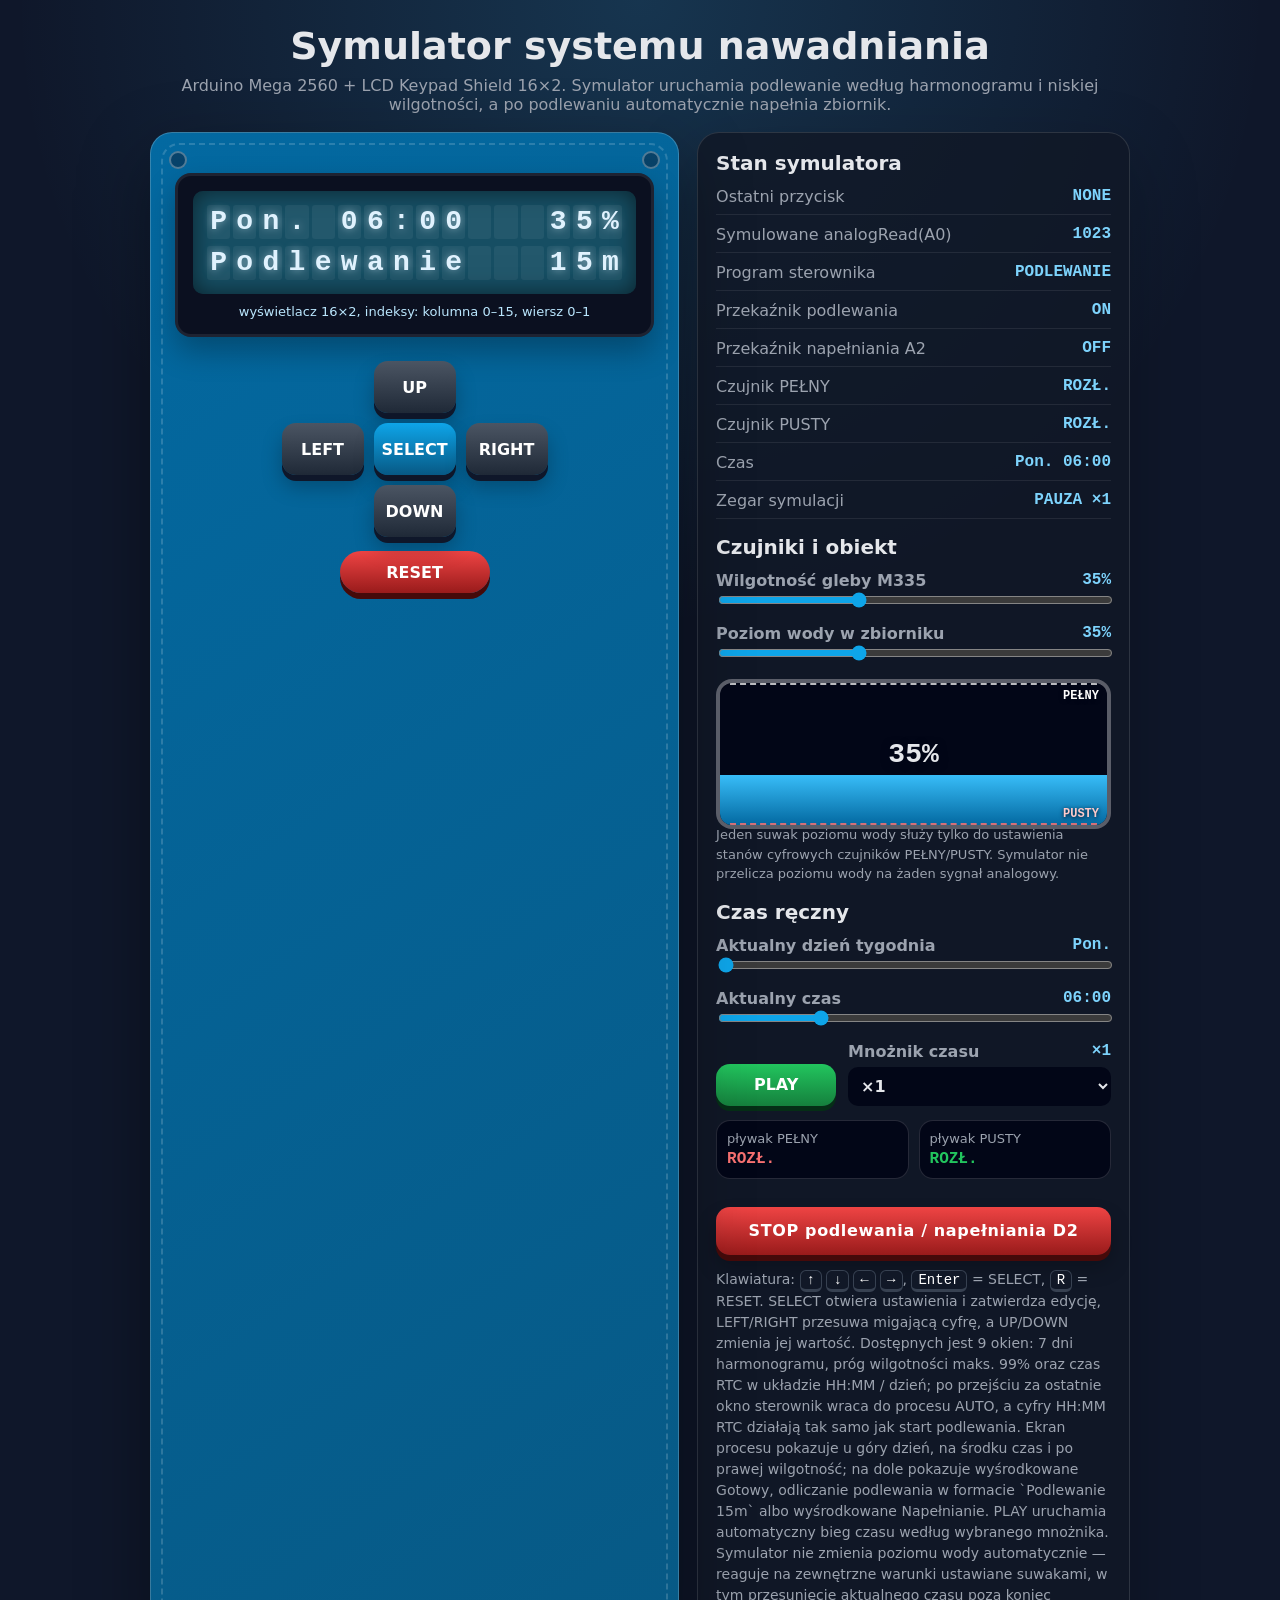
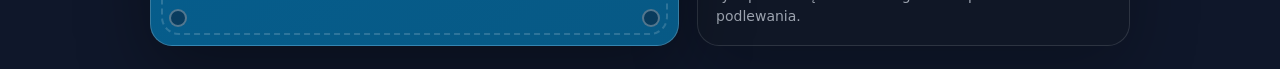
==== roboczy/index.html @ 8cf38d78 "Dodaj gotowy i sterowanie czasem symulacji" ====
<!doctype html>
<html lang="pl">
  <head>
    <meta charset="utf-8">
    <meta name="viewport" content="width=device-width, initial-scale=1">
    <title>Symulator systemu nawadniania / LCD Keypad Shield 16x2</title>
    <link rel="stylesheet" href="styles.css">
  </head>
  <body>
    <main class="calosc">
      <section class="naglowek">
        <h1>Symulator systemu nawadniania</h1>
        <p>Arduino Mega 2560 + LCD Keypad Shield 16×2. Symulator uruchamia podlewanie według harmonogramu i niskiej wilgotności, a po podlewaniu automatycznie napełnia zbiornik.</p>
      </section>

      <section class="uklad">
        <div class="shield" aria-label="Symulator LCD Keypad Shield">
          <div class="sruby s1"></div>
          <div class="sruby s2"></div>
          <div class="sruby s3"></div>
          <div class="sruby s4"></div>

          <div class="lcd-rama">
            <div id="lcd" class="lcd" aria-label="Wyświetlacz LCD 16 na 2"></div>
            <div class="podpis-lcd">wyświetlacz 16×2, indeksy: kolumna 0–15, wiersz 0–1</div>
          </div>

          <div class="przyciski" aria-label="Przyciski LCD Keypad Shield">
            <button class="btn btn-up" data-przycisk="UP" type="button">UP</button>
            <button class="btn btn-left" data-przycisk="LEFT" type="button">LEFT</button>
            <button class="btn btn-select" data-przycisk="SELECT" type="button">SELECT</button>
            <button class="btn btn-right" data-przycisk="RIGHT" type="button">RIGHT</button>
            <button class="btn btn-down" data-przycisk="DOWN" type="button">DOWN</button>
          </div>

          <button class="reset" id="reset" type="button">RESET</button>
        </div>

        <aside class="panel">
          <h2>Stan symulatora</h2>
          <div class="status">
            <div class="linia-statusu"><span>Ostatni przycisk</span><span id="stanPrzycisku" class="wartosc">NONE</span></div>
            <div class="linia-statusu"><span>Symulowane analogRead(A0)</span><span id="stanAdc" class="wartosc">1023</span></div>
            <div class="linia-statusu"><span>Program sterownika</span><span id="stanProgramu" class="wartosc">AUTO</span></div>
            <div class="linia-statusu"><span>Przekaźnik podlewania</span><span id="stanPompy" class="wartosc">OFF</span></div>
            <div class="linia-statusu"><span>Przekaźnik napełniania A2</span><span id="stanNapelniania" class="wartosc">OFF</span></div>
            <div class="linia-statusu"><span>Czujnik PEŁNY</span><span id="stanPelny" class="wartosc">ROZŁ.</span></div>
            <div class="linia-statusu"><span>Czujnik PUSTY</span><span id="stanPusty" class="wartosc">ROZŁ.</span></div>
            <div class="linia-statusu"><span>Czas</span><span id="stanCzasu" class="wartosc">Pon. 06:00</span></div>
            <div class="linia-statusu"><span>Zegar symulacji</span><span id="stanZegara" class="wartosc">PAUZA ×1</span></div>
          </div>

          <h2>Czujniki i obiekt</h2>
          <label>Wilgotność gleby M335 <span id="opisWilgotnosci" class="wartosc-suwaka">35%</span><input id="wilgotnosc" type="range" min="0" max="100" value="35"></label>
          <label>Poziom wody w zbiorniku <span id="opisPoziomuWody" class="wartosc-suwaka">35%</span><input id="poziomWody" type="range" min="0" max="100" value="35"></label>
          <div class="zbiornik" aria-label="Wizualizacja poziomu wody i czujników pełny/pusty">
            <div id="liniaPelny"></div>
            <div id="liniaPusty"></div>
            <div id="woda"></div>
            <span id="wodaOpis">35%</span>
          </div>
          <div class="pomoc mala">Jeden suwak poziomu wody służy tylko do ustawienia stanów cyfrowych czujników PEŁNY/PUSTY. Symulator nie przelicza poziomu wody na żaden sygnał analogowy.</div>

          <h2>Czas ręczny</h2>
          <label>Aktualny dzień tygodnia <span id="opisDniaAktualnego" class="wartosc-suwaka">Pon.</span><input id="dzienAktualny" type="range" min="1" max="7" value="1"></label>
          <label>Aktualny czas <span id="opisAktualnegoCzasu" class="wartosc-suwaka">06:00</span><input id="aktualnyCzas" type="range" min="0" max="1439" value="360"></label>
          <div class="sterowanie-czasem">
            <button class="play-pauza" id="przelaczCzas" type="button">PLAY</button>
            <label>Mnożnik czasu <span id="opisMnoznikaCzasu" class="wartosc-suwaka">×1</span><select id="mnoznikCzasu"><option value="1">×1</option><option value="5">×5</option><option value="15">×15</option><option value="60">×60</option></select></label>
          </div>
          <div class="plywaki" aria-label="Czujniki pływakowe poziomu wody">
            <div class="plywak plywak-pelny"><span>pływak PEŁNY</span><strong id="opisPelny">ROZŁ.</strong></div>
            <div class="plywak plywak-pusty"><span>pływak PUSTY</span><strong id="opisPusty">ROZŁ.</strong></div>
          </div>
          <button class="stop-awaryjny" id="stopAwaryjny" type="button">STOP podlewania / napełniania D2</button>

          <div class="pomoc">
            Klawiatura: <kbd>↑</kbd> <kbd>↓</kbd> <kbd>←</kbd> <kbd>→</kbd>, <kbd>Enter</kbd> = SELECT, <kbd>R</kbd> = RESET.
            SELECT otwiera ustawienia i zatwierdza edycję, LEFT/RIGHT przesuwa migającą cyfrę, a UP/DOWN zmienia jej wartość. Dostępnych jest 9 okien: 7 dni harmonogramu, próg wilgotności maks. 99% oraz czas RTC w układzie HH:MM / dzień; po przejściu za ostatnie okno sterownik wraca do procesu AUTO, a cyfry HH:MM RTC działają tak samo jak start podlewania. Ekran procesu pokazuje u góry dzień, na środku czas i po prawej wilgotność; na dole pokazuje wyśrodkowane Gotowy, odliczanie podlewania w formacie `Podlewanie    15m` albo wyśrodkowane Napełnianie. PLAY uruchamia automatyczny bieg czasu według wybranego mnożnika. Symulator nie zmienia poziomu wody automatycznie — reaguje na zewnętrzne warunki ustawiane suwakami, w tym przesunięcie aktualnego czasu poza koniec podlewania.
          </div>
        </aside>
      </section>
    </main>

    <script src="script.js"></script>
  </body>
</html>
---- roboczy/styles.css ----
:root {
  --tlo: #0f172a;
  --lcd-rama: #0b1020;
  --lcd-tlo: #164e63;
  --lcd-komorka: rgba(255,255,255,0.055);
  --lcd-tekst: #e0f2fe;
  --tekst: #e5e7eb;
  --muted: #9ca3af;
}
* { box-sizing: border-box; }
body { margin: 0; min-height: 100vh; font-family: system-ui, -apple-system, BlinkMacSystemFont, "Segoe UI", sans-serif; background: radial-gradient(circle at top, rgba(56,189,248,0.18), transparent 35%), var(--tlo); color: var(--tekst); display: grid; place-items: center; padding: 24px; }
.calosc { width: min(980px, 100%); display: grid; gap: 18px; }
.naglowek { text-align: center; }
.naglowek h1 { margin: 0 0 8px; font-size: clamp(24px, 4vw, 38px); }
.naglowek p { margin: 0; color: var(--muted); }
.uklad { display: grid; grid-template-columns: 1.1fr 0.9fr; gap: 18px; }
@media (max-width: 850px) { .uklad { grid-template-columns: 1fr; } }
.shield { background: linear-gradient(145deg, #0369a1, #075985); border: 1px solid rgba(255,255,255,0.2); box-shadow: 0 24px 70px rgba(0,0,0,0.35); border-radius: 22px; padding: 24px; position: relative; overflow: hidden; }
.shield::before { content: ""; position: absolute; inset: 10px; border: 2px dashed rgba(255,255,255,0.16); border-radius: 18px; pointer-events: none; }
.sruby { position: absolute; width: 18px; height: 18px; border-radius: 50%; background: rgba(15,23,42,0.45); border: 2px solid rgba(255,255,255,0.3); z-index: 1; }
.s1 { left: 18px; top: 18px; } .s2 { right: 18px; top: 18px; } .s3 { left: 18px; bottom: 18px; } .s4 { right: 18px; bottom: 18px; }
.lcd-rama { position: relative; z-index: 2; margin: 16px auto 24px; width: min(100%, 520px); background: var(--lcd-rama); border-radius: 16px; padding: 18px; box-shadow: inset 0 0 0 3px rgba(255,255,255,0.08), 0 14px 30px rgba(0,0,0,0.28); }
.lcd { background: var(--lcd-tlo); border-radius: 10px; padding: 14px; box-shadow: inset 0 0 22px rgba(0,0,0,0.55); display: grid; gap: 7px; }
.wiersz { display: grid; grid-template-columns: repeat(16, 1fr); gap: 3px; }
.znak.podswietlony { animation: miganie-cyfry 0.8s steps(1, end) infinite; }
@keyframes miganie-cyfry {
  0%, 49% { background: #e0f2fe; color: #164e63; text-shadow: none; box-shadow: 0 0 10px rgba(224,242,254,0.75); }
  50%, 100% { background: var(--lcd-komorka); color: var(--lcd-tekst); text-shadow: 0 0 8px rgba(224,242,254,0.55); box-shadow: none; }
}
.znak { aspect-ratio: 0.68 / 1; min-width: 0; display: grid; place-items: center; border-radius: 3px; background: var(--lcd-komorka); color: var(--lcd-tekst); font-family: "Courier New", Consolas, monospace; font-size: clamp(18px, 4vw, 28px); font-weight: 700; line-height: 1; text-shadow: 0 0 8px rgba(224,242,254,0.55); user-select: none; }
.podpis-lcd { text-align: center; margin-top: 10px; color: #bae6fd; font-size: 13px; }
.przyciski { position: relative; z-index: 2; display: grid; grid-template-columns: repeat(3, 82px); grid-template-rows: repeat(3, 52px); gap: 10px; justify-content: center; align-items: center; margin-bottom: 14px; }
button { font: inherit; }
.btn { height: 52px; border: 0; border-radius: 14px; background: linear-gradient(180deg, #4b5563, #1f2937); color: white; cursor: pointer; box-shadow: 0 6px 0 #0f172a, 0 12px 20px rgba(0,0,0,0.25); transition: transform 0.05s, box-shadow 0.05s, filter 0.12s; font-weight: 700; }
.btn:hover { filter: brightness(1.12); }
.btn:active, .btn.aktywny { transform: translateY(5px); box-shadow: 0 1px 0 #0f172a, 0 6px 12px rgba(0,0,0,0.25); }
.btn-up { grid-column: 2; grid-row: 1; } .btn-left { grid-column: 1; grid-row: 2; } .btn-select { grid-column: 2; grid-row: 2; background: linear-gradient(180deg, #0ea5e9, #075985); } .btn-right { grid-column: 3; grid-row: 2; } .btn-down { grid-column: 2; grid-row: 3; }
.reset { display: block; margin: 6px auto 0; width: 150px; height: 42px; border: 0; border-radius: 999px; background: linear-gradient(180deg, #ef4444, #991b1b); color: white; font-weight: 800; cursor: pointer; box-shadow: 0 6px 0 #450a0a; }
.reset:active { transform: translateY(4px); box-shadow: 0 2px 0 #450a0a; }
.stop-awaryjny { width: 100%; min-height: 48px; margin-top: 14px; border: 0; border-radius: 14px; background: linear-gradient(180deg, #ef4444, #991b1b); color: white; font-weight: 900; letter-spacing: 0.04em; cursor: pointer; box-shadow: 0 6px 0 #450a0a, 0 12px 20px rgba(0,0,0,0.25); }
.stop-awaryjny:active, .stop-awaryjny.aktywny { transform: translateY(5px); box-shadow: 0 1px 0 #450a0a, 0 6px 12px rgba(0,0,0,0.25); }
.panel { background: rgba(17,24,39,0.84); border: 1px solid rgba(255,255,255,0.12); border-radius: 22px; padding: 18px; box-shadow: 0 24px 70px rgba(0,0,0,0.24); }
.panel h2 { margin: 0 0 12px; font-size: 20px; }
.status { display: grid; gap: 10px; margin-bottom: 16px; }
.linia-statusu { display: flex; justify-content: space-between; gap: 12px; border-bottom: 1px solid rgba(255,255,255,0.08); padding-bottom: 8px; }
.linia-statusu span:first-child { color: var(--muted); }
.wartosc { font-family: "Courier New", monospace; color: #7dd3fc; font-weight: 800; }
label { display: block; margin: 12px 0; color: var(--muted); font-weight: 700; }
input { width: 100%; accent-color: #0ea5e9; }
.plywaki { display: grid; grid-template-columns: 1fr 1fr; gap: 10px; margin: 14px 0; }
.plywak { border: 1px solid rgba(255,255,255,0.14); border-radius: 14px; padding: 10px; background: #020617; display: grid; gap: 4px; }
.plywak span { color: var(--muted); font-size: 13px; }
.plywak strong { color: #22c55e; font-family: "Courier New", monospace; }
.plywak.alarm strong { color: #f87171; }
.zbiornik { position: relative; height: 150px; margin-top: 14px; border: 4px solid rgba(255,255,255,0.35); border-radius: 16px; overflow: hidden; background: #020617; }
#liniaPelny, #liniaPusty { position: absolute; left: 0; right: 0; z-index: 3; border-top: 2px dashed rgba(255,255,255,0.72); }
#liniaPelny { top: 0; }
#liniaPusty { bottom: 0; border-top-color: rgba(248,113,113,0.85); }
#liniaPelny::after, #liniaPusty::after { position: absolute; right: 8px; top: -18px; font: 700 12px "Courier New", monospace; color: white; text-shadow: 0 1px 4px #020617; }
#liniaPelny::after { content: "PEŁNY"; top: 4px; }
#liniaPusty::after { content: "PUSTY"; color: #fecaca; }
#woda { position: absolute; left: 0; right: 0; bottom: 0; height: 100%; background: linear-gradient(180deg, #38bdf8, #0369a1); transition: height 0.2s; }
#wodaOpis { position: absolute; inset: 0; display: grid; place-items: center; font-family: "Courier New", monospace; font-size: 28px; font-weight: 900; text-shadow: 0 2px 8px #020617; }
.pomoc { margin-top: 14px; color: var(--muted); font-size: 14px; line-height: 1.5; }
.pomoc kbd { background: #111827; border: 1px solid #374151; border-bottom-width: 3px; border-radius: 6px; padding: 1px 6px; color: white; }
.wartosc-suwaka { float: right; font-family: "Courier New", monospace; color: #7dd3fc; font-weight: 900; }
.pomoc.mala { margin-top: -4px; margin-bottom: 16px; font-size: 13px; }

.sterowanie-czasem { display: grid; grid-template-columns: 120px 1fr; gap: 12px; align-items: end; margin: 10px 0 14px; }
.play-pauza { min-height: 42px; border: 0; border-radius: 14px; background: linear-gradient(180deg, #22c55e, #15803d); color: white; font-weight: 900; cursor: pointer; box-shadow: 0 5px 0 #052e16; }
.play-pauza.aktywny { background: linear-gradient(180deg, #f59e0b, #b45309); box-shadow: 0 5px 0 #451a03; }
.sterowanie-czasem label { margin: 0; }
.sterowanie-czasem select { width: 100%; margin-top: 6px; border: 0; border-radius: 10px; padding: 9px; background: #020617; color: var(--tekst); font: inherit; font-weight: 800; }
@media (max-width: 520px) { .sterowanie-czasem { grid-template-columns: 1fr; } }
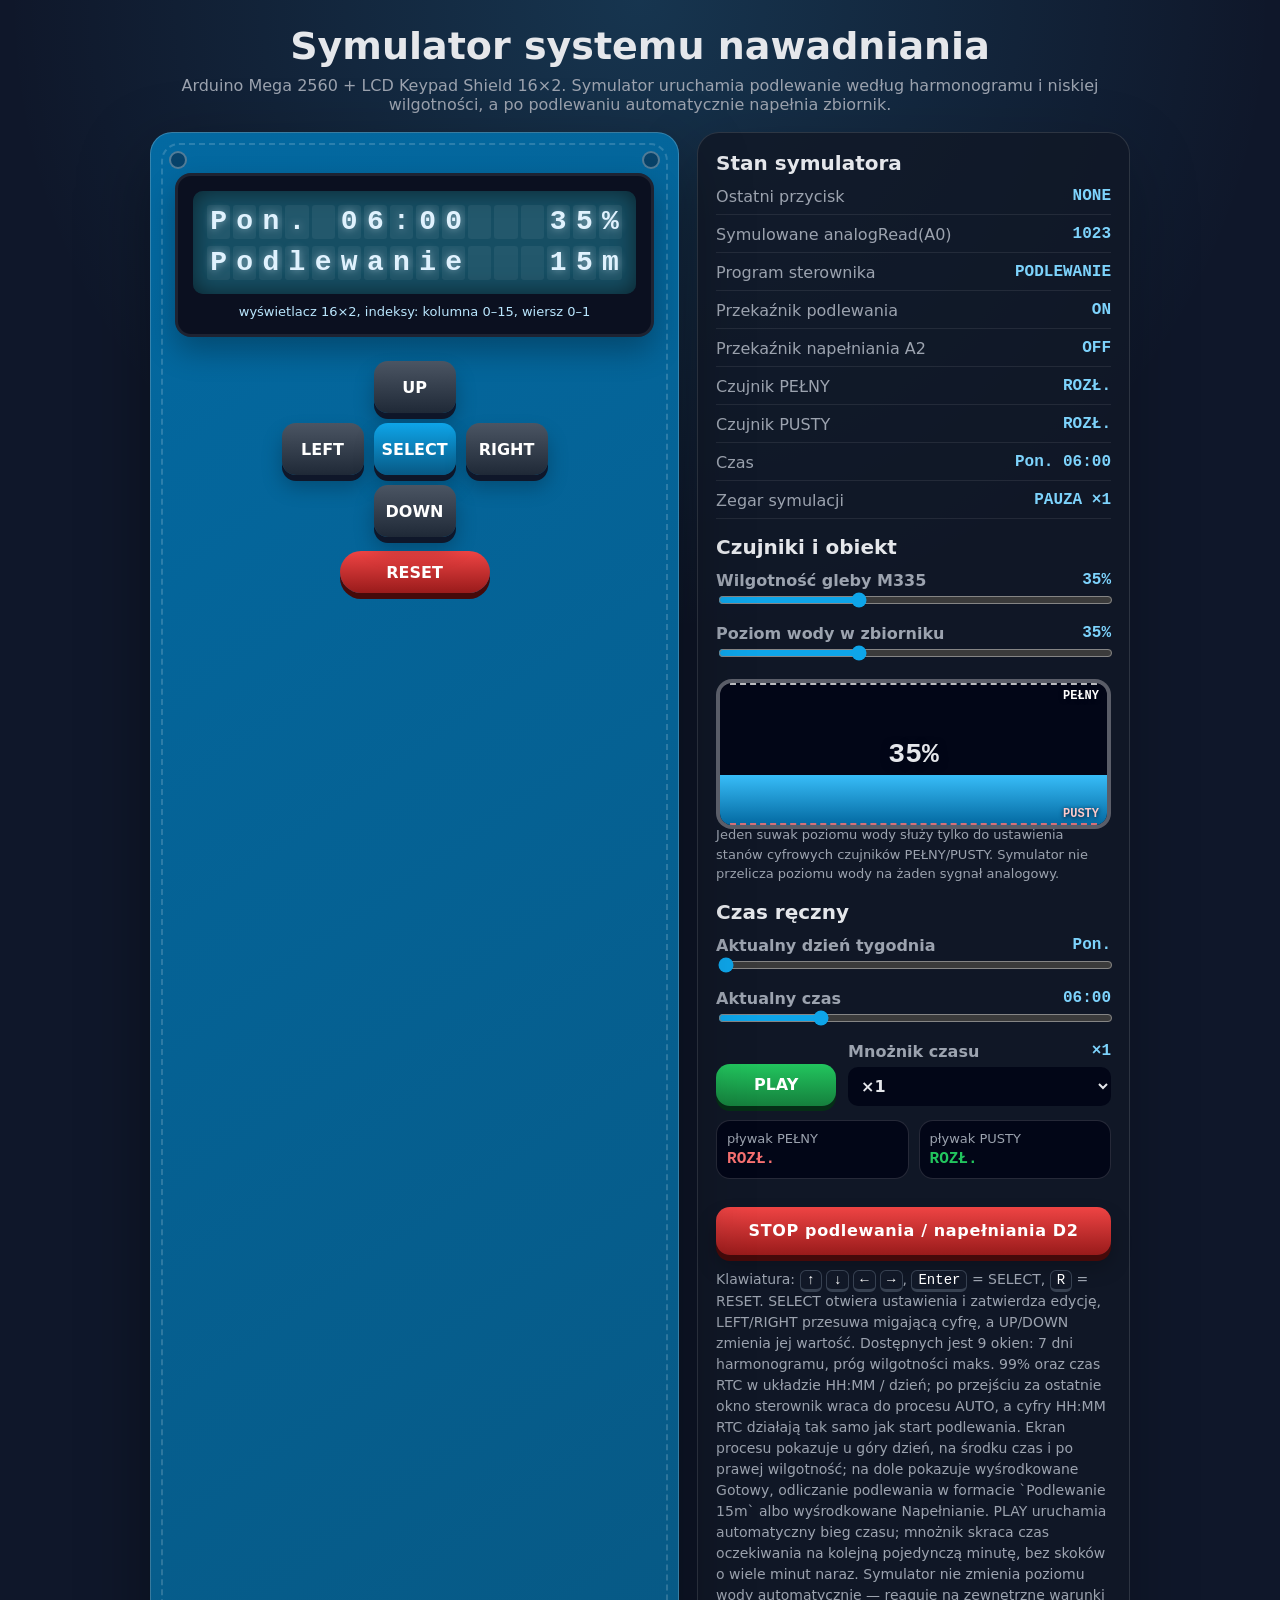
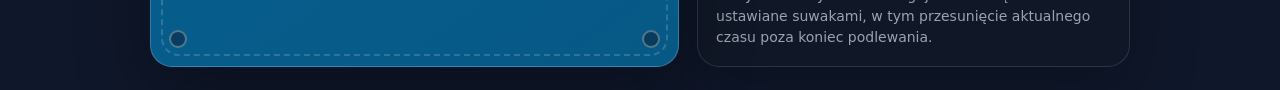
==== commit 9330f5ae: "Przyspiesz zegar bez skokow minut" ====
--- a/roboczy/index.html
+++ b/roboczy/index.html
@@ -76,7 +76,7 @@
 
           <div class="pomoc">
             Klawiatura: <kbd>↑</kbd> <kbd>↓</kbd> <kbd>←</kbd> <kbd>→</kbd>, <kbd>Enter</kbd> = SELECT, <kbd>R</kbd> = RESET.
-            SELECT otwiera ustawienia i zatwierdza edycję, LEFT/RIGHT przesuwa migającą cyfrę, a UP/DOWN zmienia jej wartość. Dostępnych jest 9 okien: 7 dni harmonogramu, próg wilgotności maks. 99% oraz czas RTC w układzie HH:MM / dzień; po przejściu za ostatnie okno sterownik wraca do procesu AUTO, a cyfry HH:MM RTC działają tak samo jak start podlewania. Ekran procesu pokazuje u góry dzień, na środku czas i po prawej wilgotność; na dole pokazuje wyśrodkowane Gotowy, odliczanie podlewania w formacie `Podlewanie    15m` albo wyśrodkowane Napełnianie. PLAY uruchamia automatyczny bieg czasu według wybranego mnożnika. Symulator nie zmienia poziomu wody automatycznie — reaguje na zewnętrzne warunki ustawiane suwakami, w tym przesunięcie aktualnego czasu poza koniec podlewania.
+            SELECT otwiera ustawienia i zatwierdza edycję, LEFT/RIGHT przesuwa migającą cyfrę, a UP/DOWN zmienia jej wartość. Dostępnych jest 9 okien: 7 dni harmonogramu, próg wilgotności maks. 99% oraz czas RTC w układzie HH:MM / dzień; po przejściu za ostatnie okno sterownik wraca do procesu AUTO, a cyfry HH:MM RTC działają tak samo jak start podlewania. Ekran procesu pokazuje u góry dzień, na środku czas i po prawej wilgotność; na dole pokazuje wyśrodkowane Gotowy, odliczanie podlewania w formacie `Podlewanie    15m` albo wyśrodkowane Napełnianie. PLAY uruchamia automatyczny bieg czasu; mnożnik skraca czas oczekiwania na kolejną pojedynczą minutę, bez skoków o wiele minut naraz. Symulator nie zmienia poziomu wody automatycznie — reaguje na zewnętrzne warunki ustawiane suwakami, w tym przesunięcie aktualnego czasu poza koniec podlewania.
           </div>
         </aside>
       </section>
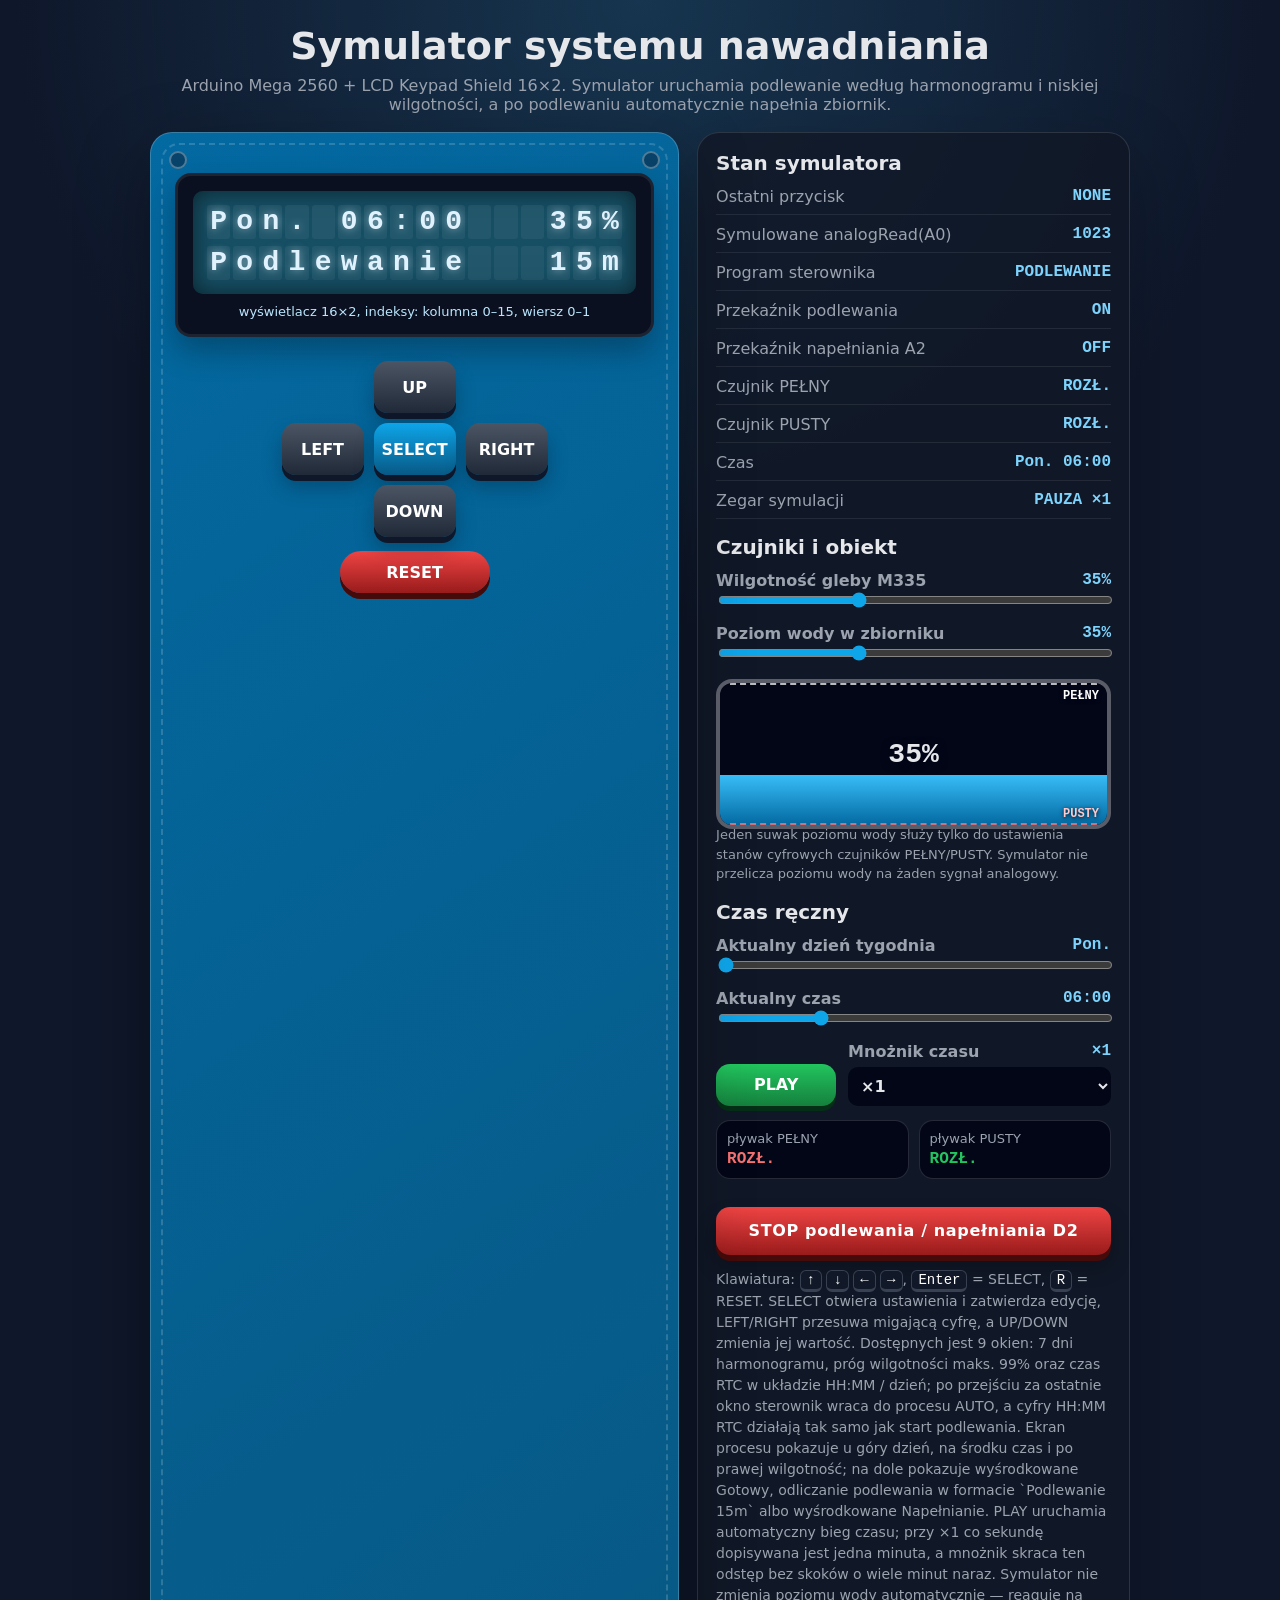
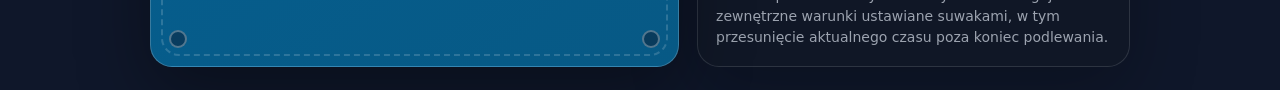
==== commit c2b6e1a3: "Ustaw widoczny bieg zegara symulacji" ====
--- a/roboczy/index.html
+++ b/roboczy/index.html
@@ -76,7 +76,7 @@
 
           <div class="pomoc">
             Klawiatura: <kbd>↑</kbd> <kbd>↓</kbd> <kbd>←</kbd> <kbd>→</kbd>, <kbd>Enter</kbd> = SELECT, <kbd>R</kbd> = RESET.
-            SELECT otwiera ustawienia i zatwierdza edycję, LEFT/RIGHT przesuwa migającą cyfrę, a UP/DOWN zmienia jej wartość. Dostępnych jest 9 okien: 7 dni harmonogramu, próg wilgotności maks. 99% oraz czas RTC w układzie HH:MM / dzień; po przejściu za ostatnie okno sterownik wraca do procesu AUTO, a cyfry HH:MM RTC działają tak samo jak start podlewania. Ekran procesu pokazuje u góry dzień, na środku czas i po prawej wilgotność; na dole pokazuje wyśrodkowane Gotowy, odliczanie podlewania w formacie `Podlewanie    15m` albo wyśrodkowane Napełnianie. PLAY uruchamia automatyczny bieg czasu; mnożnik skraca czas oczekiwania na kolejną pojedynczą minutę, bez skoków o wiele minut naraz. Symulator nie zmienia poziomu wody automatycznie — reaguje na zewnętrzne warunki ustawiane suwakami, w tym przesunięcie aktualnego czasu poza koniec podlewania.
+            SELECT otwiera ustawienia i zatwierdza edycję, LEFT/RIGHT przesuwa migającą cyfrę, a UP/DOWN zmienia jej wartość. Dostępnych jest 9 okien: 7 dni harmonogramu, próg wilgotności maks. 99% oraz czas RTC w układzie HH:MM / dzień; po przejściu za ostatnie okno sterownik wraca do procesu AUTO, a cyfry HH:MM RTC działają tak samo jak start podlewania. Ekran procesu pokazuje u góry dzień, na środku czas i po prawej wilgotność; na dole pokazuje wyśrodkowane Gotowy, odliczanie podlewania w formacie `Podlewanie    15m` albo wyśrodkowane Napełnianie. PLAY uruchamia automatyczny bieg czasu; przy ×1 co sekundę dopisywana jest jedna minuta, a mnożnik skraca ten odstęp bez skoków o wiele minut naraz. Symulator nie zmienia poziomu wody automatycznie — reaguje na zewnętrzne warunki ustawiane suwakami, w tym przesunięcie aktualnego czasu poza koniec podlewania.
           </div>
         </aside>
       </section>
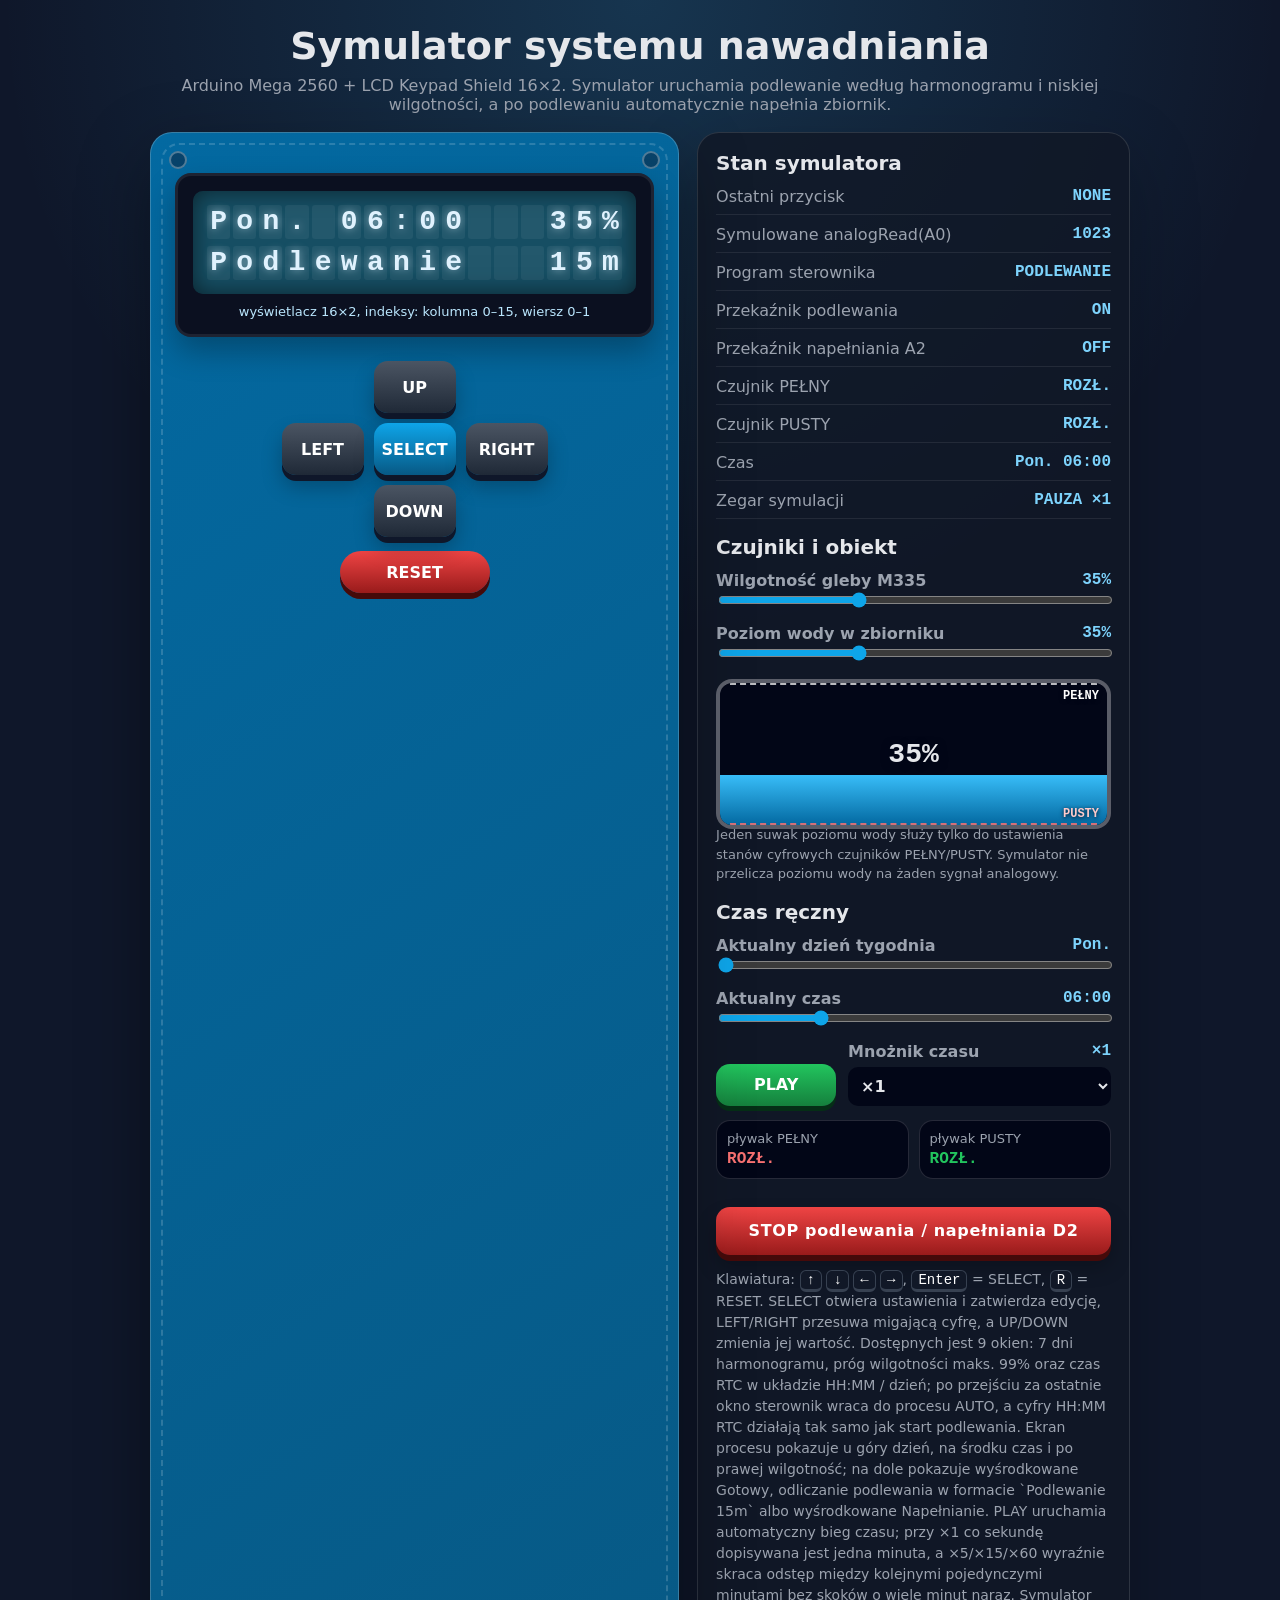
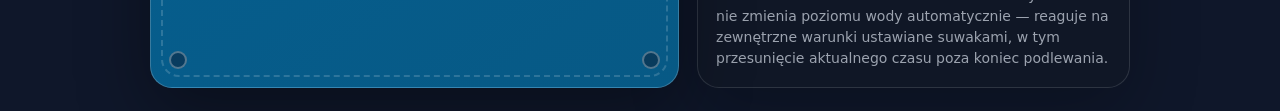
==== commit de587715: "Rozroznij mnozniki zegara symulacji" ====
--- a/roboczy/index.html
+++ b/roboczy/index.html
@@ -76,7 +76,7 @@
 
           <div class="pomoc">
             Klawiatura: <kbd>↑</kbd> <kbd>↓</kbd> <kbd>←</kbd> <kbd>→</kbd>, <kbd>Enter</kbd> = SELECT, <kbd>R</kbd> = RESET.
-            SELECT otwiera ustawienia i zatwierdza edycję, LEFT/RIGHT przesuwa migającą cyfrę, a UP/DOWN zmienia jej wartość. Dostępnych jest 9 okien: 7 dni harmonogramu, próg wilgotności maks. 99% oraz czas RTC w układzie HH:MM / dzień; po przejściu za ostatnie okno sterownik wraca do procesu AUTO, a cyfry HH:MM RTC działają tak samo jak start podlewania. Ekran procesu pokazuje u góry dzień, na środku czas i po prawej wilgotność; na dole pokazuje wyśrodkowane Gotowy, odliczanie podlewania w formacie `Podlewanie    15m` albo wyśrodkowane Napełnianie. PLAY uruchamia automatyczny bieg czasu; przy ×1 co sekundę dopisywana jest jedna minuta, a mnożnik skraca ten odstęp bez skoków o wiele minut naraz. Symulator nie zmienia poziomu wody automatycznie — reaguje na zewnętrzne warunki ustawiane suwakami, w tym przesunięcie aktualnego czasu poza koniec podlewania.
+            SELECT otwiera ustawienia i zatwierdza edycję, LEFT/RIGHT przesuwa migającą cyfrę, a UP/DOWN zmienia jej wartość. Dostępnych jest 9 okien: 7 dni harmonogramu, próg wilgotności maks. 99% oraz czas RTC w układzie HH:MM / dzień; po przejściu za ostatnie okno sterownik wraca do procesu AUTO, a cyfry HH:MM RTC działają tak samo jak start podlewania. Ekran procesu pokazuje u góry dzień, na środku czas i po prawej wilgotność; na dole pokazuje wyśrodkowane Gotowy, odliczanie podlewania w formacie `Podlewanie    15m` albo wyśrodkowane Napełnianie. PLAY uruchamia automatyczny bieg czasu; przy ×1 co sekundę dopisywana jest jedna minuta, a ×5/×15/×60 wyraźnie skraca odstęp między kolejnymi pojedynczymi minutami bez skoków o wiele minut naraz. Symulator nie zmienia poziomu wody automatycznie — reaguje na zewnętrzne warunki ustawiane suwakami, w tym przesunięcie aktualnego czasu poza koniec podlewania.
           </div>
         </aside>
       </section>
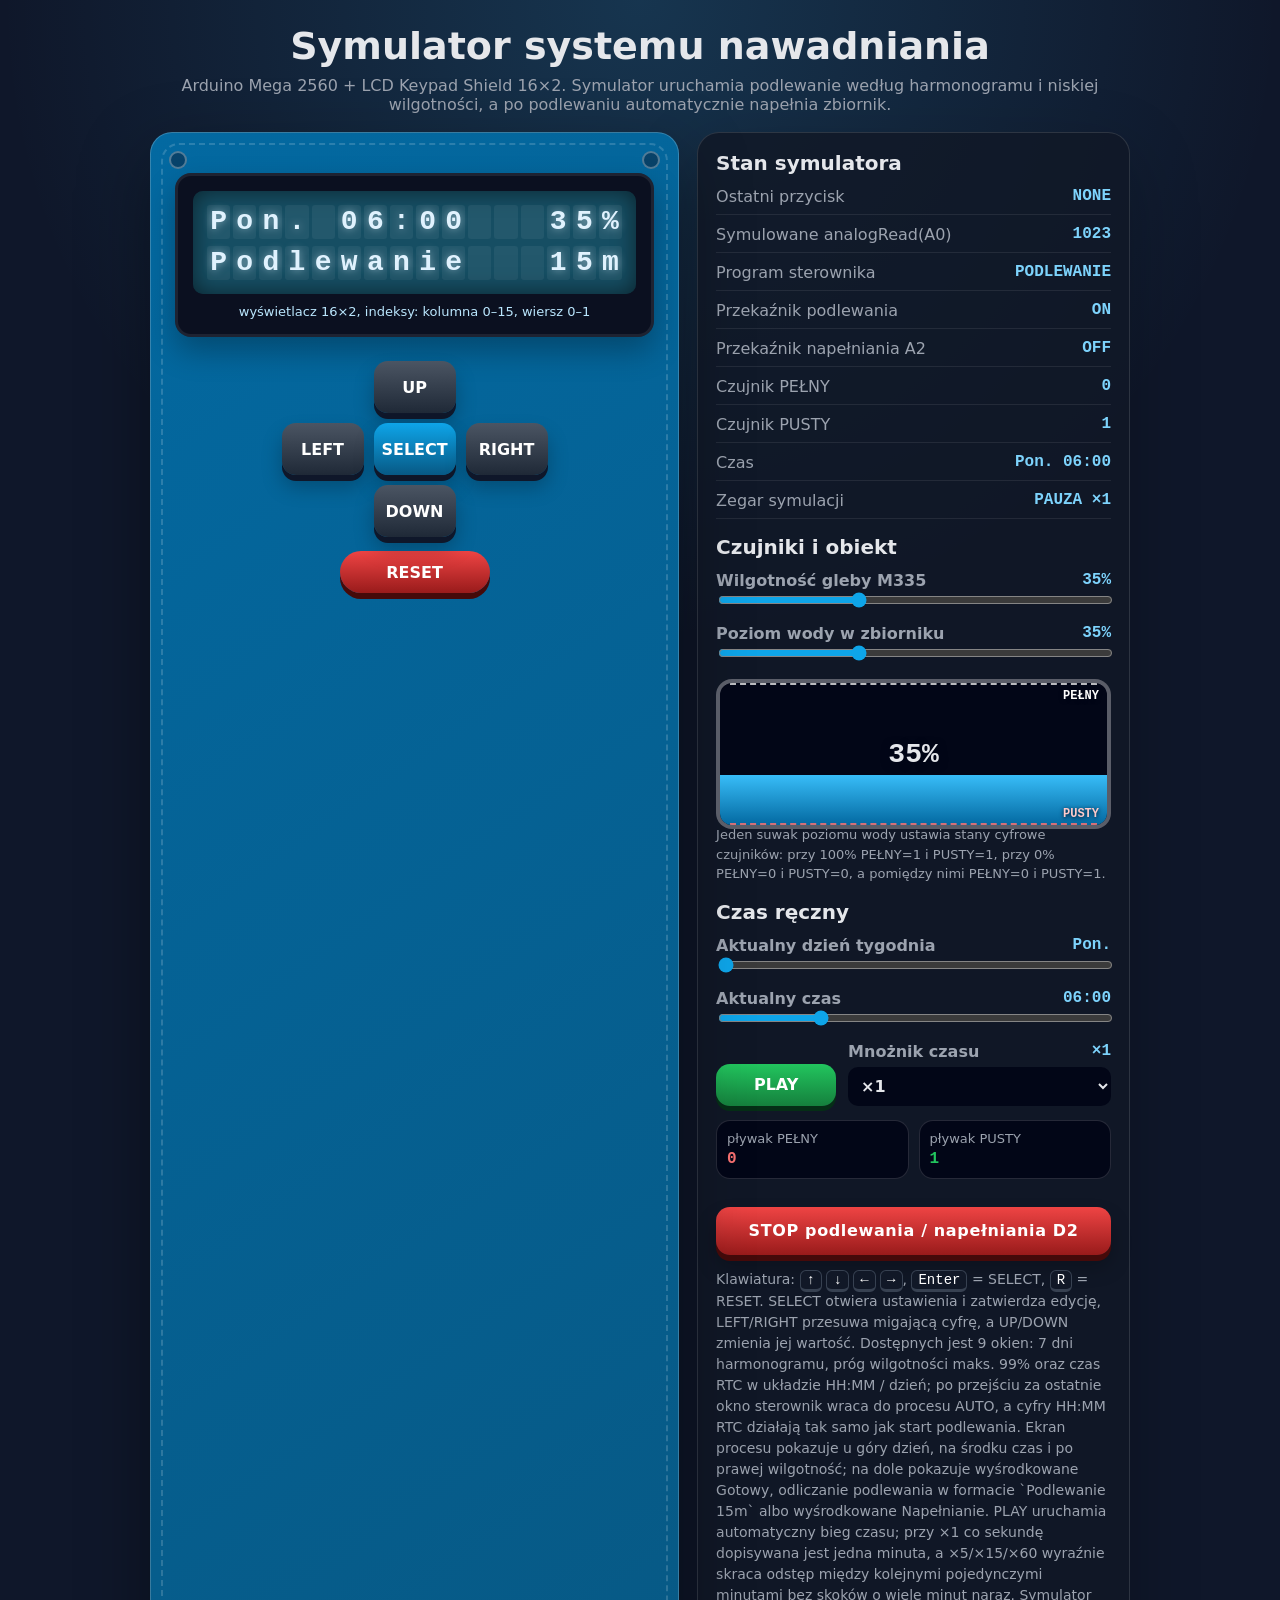
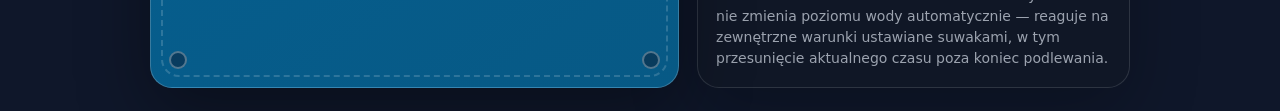
==== commit 138ea376: "Popraw stany plywakow w symulatorze" ====
--- a/roboczy/index.html
+++ b/roboczy/index.html
@@ -44,8 +44,8 @@
             <div class="linia-statusu"><span>Program sterownika</span><span id="stanProgramu" class="wartosc">AUTO</span></div>
             <div class="linia-statusu"><span>Przekaźnik podlewania</span><span id="stanPompy" class="wartosc">OFF</span></div>
             <div class="linia-statusu"><span>Przekaźnik napełniania A2</span><span id="stanNapelniania" class="wartosc">OFF</span></div>
-            <div class="linia-statusu"><span>Czujnik PEŁNY</span><span id="stanPelny" class="wartosc">ROZŁ.</span></div>
-            <div class="linia-statusu"><span>Czujnik PUSTY</span><span id="stanPusty" class="wartosc">ROZŁ.</span></div>
+            <div class="linia-statusu"><span>Czujnik PEŁNY</span><span id="stanPelny" class="wartosc">0</span></div>
+            <div class="linia-statusu"><span>Czujnik PUSTY</span><span id="stanPusty" class="wartosc">0</span></div>
             <div class="linia-statusu"><span>Czas</span><span id="stanCzasu" class="wartosc">Pon. 06:00</span></div>
             <div class="linia-statusu"><span>Zegar symulacji</span><span id="stanZegara" class="wartosc">PAUZA ×1</span></div>
           </div>
@@ -59,7 +59,7 @@
             <div id="woda"></div>
             <span id="wodaOpis">35%</span>
           </div>
-          <div class="pomoc mala">Jeden suwak poziomu wody służy tylko do ustawienia stanów cyfrowych czujników PEŁNY/PUSTY. Symulator nie przelicza poziomu wody na żaden sygnał analogowy.</div>
+          <div class="pomoc mala">Jeden suwak poziomu wody ustawia stany cyfrowe czujników: przy 100% PEŁNY=1 i PUSTY=1, przy 0% PEŁNY=0 i PUSTY=0, a pomiędzy nimi PEŁNY=0 i PUSTY=1.</div>
 
           <h2>Czas ręczny</h2>
           <label>Aktualny dzień tygodnia <span id="opisDniaAktualnego" class="wartosc-suwaka">Pon.</span><input id="dzienAktualny" type="range" min="1" max="7" value="1"></label>
@@ -69,8 +69,8 @@
             <label>Mnożnik czasu <span id="opisMnoznikaCzasu" class="wartosc-suwaka">×1</span><select id="mnoznikCzasu"><option value="1">×1</option><option value="5">×5</option><option value="15">×15</option><option value="60">×60</option></select></label>
           </div>
           <div class="plywaki" aria-label="Czujniki pływakowe poziomu wody">
-            <div class="plywak plywak-pelny"><span>pływak PEŁNY</span><strong id="opisPelny">ROZŁ.</strong></div>
-            <div class="plywak plywak-pusty"><span>pływak PUSTY</span><strong id="opisPusty">ROZŁ.</strong></div>
+            <div class="plywak plywak-pelny"><span>pływak PEŁNY</span><strong id="opisPelny">0</strong></div>
+            <div class="plywak plywak-pusty"><span>pływak PUSTY</span><strong id="opisPusty">0</strong></div>
           </div>
           <button class="stop-awaryjny" id="stopAwaryjny" type="button">STOP podlewania / napełniania D2</button>
 
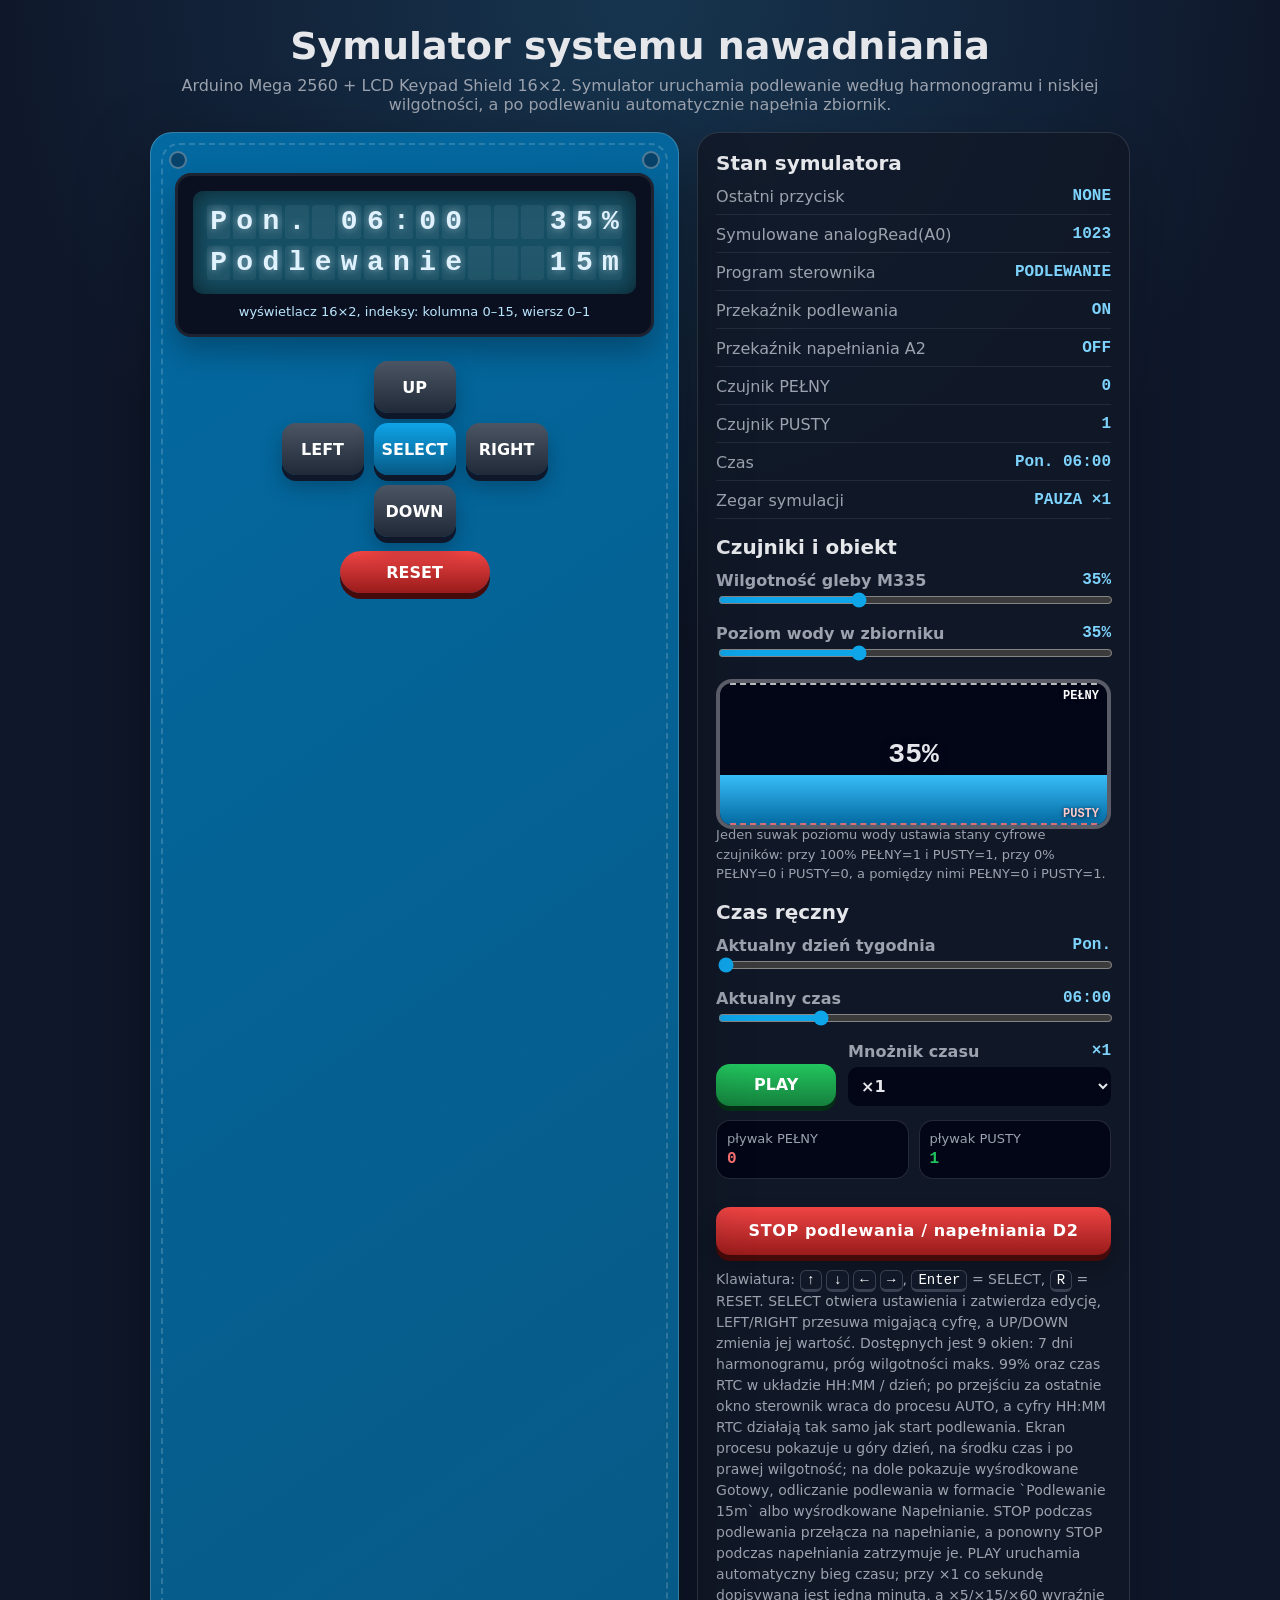
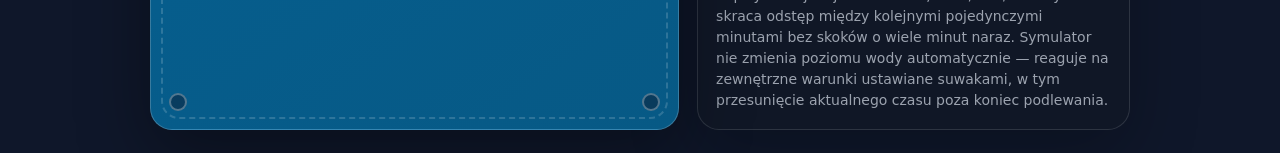
==== commit f7ec15e5: "Zmien stop podlewania na start napelniania" ====
--- a/roboczy/index.html
+++ b/roboczy/index.html
@@ -76,7 +76,7 @@
 
           <div class="pomoc">
             Klawiatura: <kbd>↑</kbd> <kbd>↓</kbd> <kbd>←</kbd> <kbd>→</kbd>, <kbd>Enter</kbd> = SELECT, <kbd>R</kbd> = RESET.
-            SELECT otwiera ustawienia i zatwierdza edycję, LEFT/RIGHT przesuwa migającą cyfrę, a UP/DOWN zmienia jej wartość. Dostępnych jest 9 okien: 7 dni harmonogramu, próg wilgotności maks. 99% oraz czas RTC w układzie HH:MM / dzień; po przejściu za ostatnie okno sterownik wraca do procesu AUTO, a cyfry HH:MM RTC działają tak samo jak start podlewania. Ekran procesu pokazuje u góry dzień, na środku czas i po prawej wilgotność; na dole pokazuje wyśrodkowane Gotowy, odliczanie podlewania w formacie `Podlewanie    15m` albo wyśrodkowane Napełnianie. PLAY uruchamia automatyczny bieg czasu; przy ×1 co sekundę dopisywana jest jedna minuta, a ×5/×15/×60 wyraźnie skraca odstęp między kolejnymi pojedynczymi minutami bez skoków o wiele minut naraz. Symulator nie zmienia poziomu wody automatycznie — reaguje na zewnętrzne warunki ustawiane suwakami, w tym przesunięcie aktualnego czasu poza koniec podlewania.
+            SELECT otwiera ustawienia i zatwierdza edycję, LEFT/RIGHT przesuwa migającą cyfrę, a UP/DOWN zmienia jej wartość. Dostępnych jest 9 okien: 7 dni harmonogramu, próg wilgotności maks. 99% oraz czas RTC w układzie HH:MM / dzień; po przejściu za ostatnie okno sterownik wraca do procesu AUTO, a cyfry HH:MM RTC działają tak samo jak start podlewania. Ekran procesu pokazuje u góry dzień, na środku czas i po prawej wilgotność; na dole pokazuje wyśrodkowane Gotowy, odliczanie podlewania w formacie `Podlewanie    15m` albo wyśrodkowane Napełnianie. STOP podczas podlewania przełącza na napełnianie, a ponowny STOP podczas napełniania zatrzymuje je. PLAY uruchamia automatyczny bieg czasu; przy ×1 co sekundę dopisywana jest jedna minuta, a ×5/×15/×60 wyraźnie skraca odstęp między kolejnymi pojedynczymi minutami bez skoków o wiele minut naraz. Symulator nie zmienia poziomu wody automatycznie — reaguje na zewnętrzne warunki ustawiane suwakami, w tym przesunięcie aktualnego czasu poza koniec podlewania.
           </div>
         </aside>
       </section>
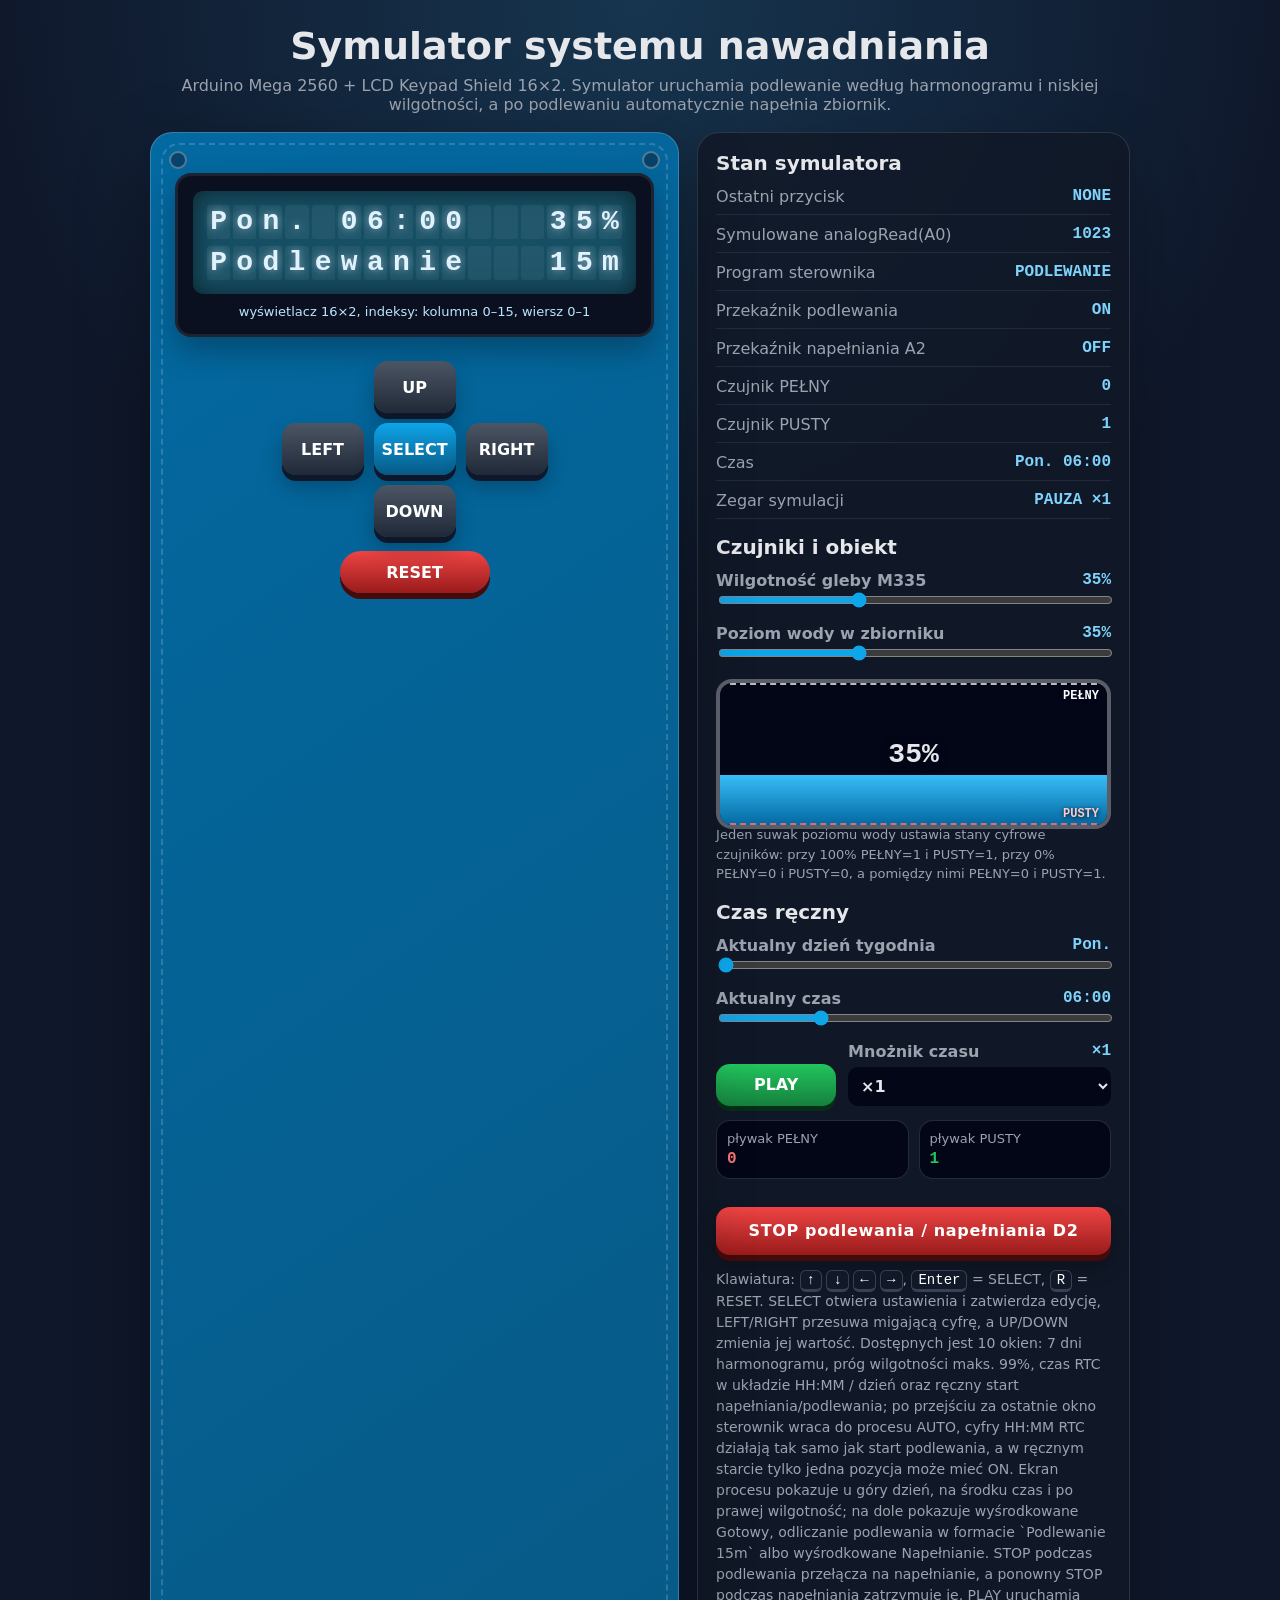
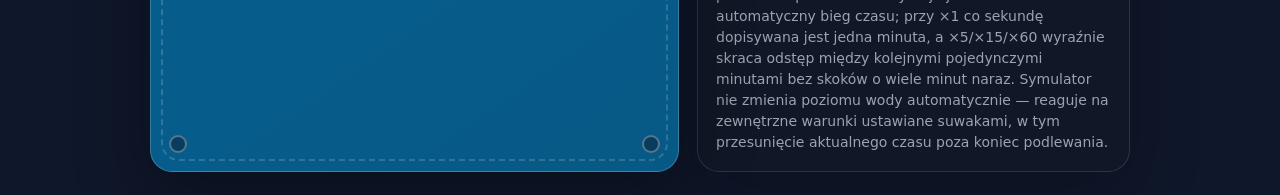
==== commit 91b1efae: "Dodaj reczny start procesu w ustawieniach" ====
--- a/roboczy/index.html
+++ b/roboczy/index.html
@@ -76,7 +76,7 @@
 
           <div class="pomoc">
             Klawiatura: <kbd>↑</kbd> <kbd>↓</kbd> <kbd>←</kbd> <kbd>→</kbd>, <kbd>Enter</kbd> = SELECT, <kbd>R</kbd> = RESET.
-            SELECT otwiera ustawienia i zatwierdza edycję, LEFT/RIGHT przesuwa migającą cyfrę, a UP/DOWN zmienia jej wartość. Dostępnych jest 9 okien: 7 dni harmonogramu, próg wilgotności maks. 99% oraz czas RTC w układzie HH:MM / dzień; po przejściu za ostatnie okno sterownik wraca do procesu AUTO, a cyfry HH:MM RTC działają tak samo jak start podlewania. Ekran procesu pokazuje u góry dzień, na środku czas i po prawej wilgotność; na dole pokazuje wyśrodkowane Gotowy, odliczanie podlewania w formacie `Podlewanie    15m` albo wyśrodkowane Napełnianie. STOP podczas podlewania przełącza na napełnianie, a ponowny STOP podczas napełniania zatrzymuje je. PLAY uruchamia automatyczny bieg czasu; przy ×1 co sekundę dopisywana jest jedna minuta, a ×5/×15/×60 wyraźnie skraca odstęp między kolejnymi pojedynczymi minutami bez skoków o wiele minut naraz. Symulator nie zmienia poziomu wody automatycznie — reaguje na zewnętrzne warunki ustawiane suwakami, w tym przesunięcie aktualnego czasu poza koniec podlewania.
+            SELECT otwiera ustawienia i zatwierdza edycję, LEFT/RIGHT przesuwa migającą cyfrę, a UP/DOWN zmienia jej wartość. Dostępnych jest 10 okien: 7 dni harmonogramu, próg wilgotności maks. 99%, czas RTC w układzie HH:MM / dzień oraz ręczny start napełniania/podlewania; po przejściu za ostatnie okno sterownik wraca do procesu AUTO, cyfry HH:MM RTC działają tak samo jak start podlewania, a w ręcznym starcie tylko jedna pozycja może mieć ON. Ekran procesu pokazuje u góry dzień, na środku czas i po prawej wilgotność; na dole pokazuje wyśrodkowane Gotowy, odliczanie podlewania w formacie `Podlewanie    15m` albo wyśrodkowane Napełnianie. STOP podczas podlewania przełącza na napełnianie, a ponowny STOP podczas napełniania zatrzymuje je. PLAY uruchamia automatyczny bieg czasu; przy ×1 co sekundę dopisywana jest jedna minuta, a ×5/×15/×60 wyraźnie skraca odstęp między kolejnymi pojedynczymi minutami bez skoków o wiele minut naraz. Symulator nie zmienia poziomu wody automatycznie — reaguje na zewnętrzne warunki ustawiane suwakami, w tym przesunięcie aktualnego czasu poza koniec podlewania.
           </div>
         </aside>
       </section>
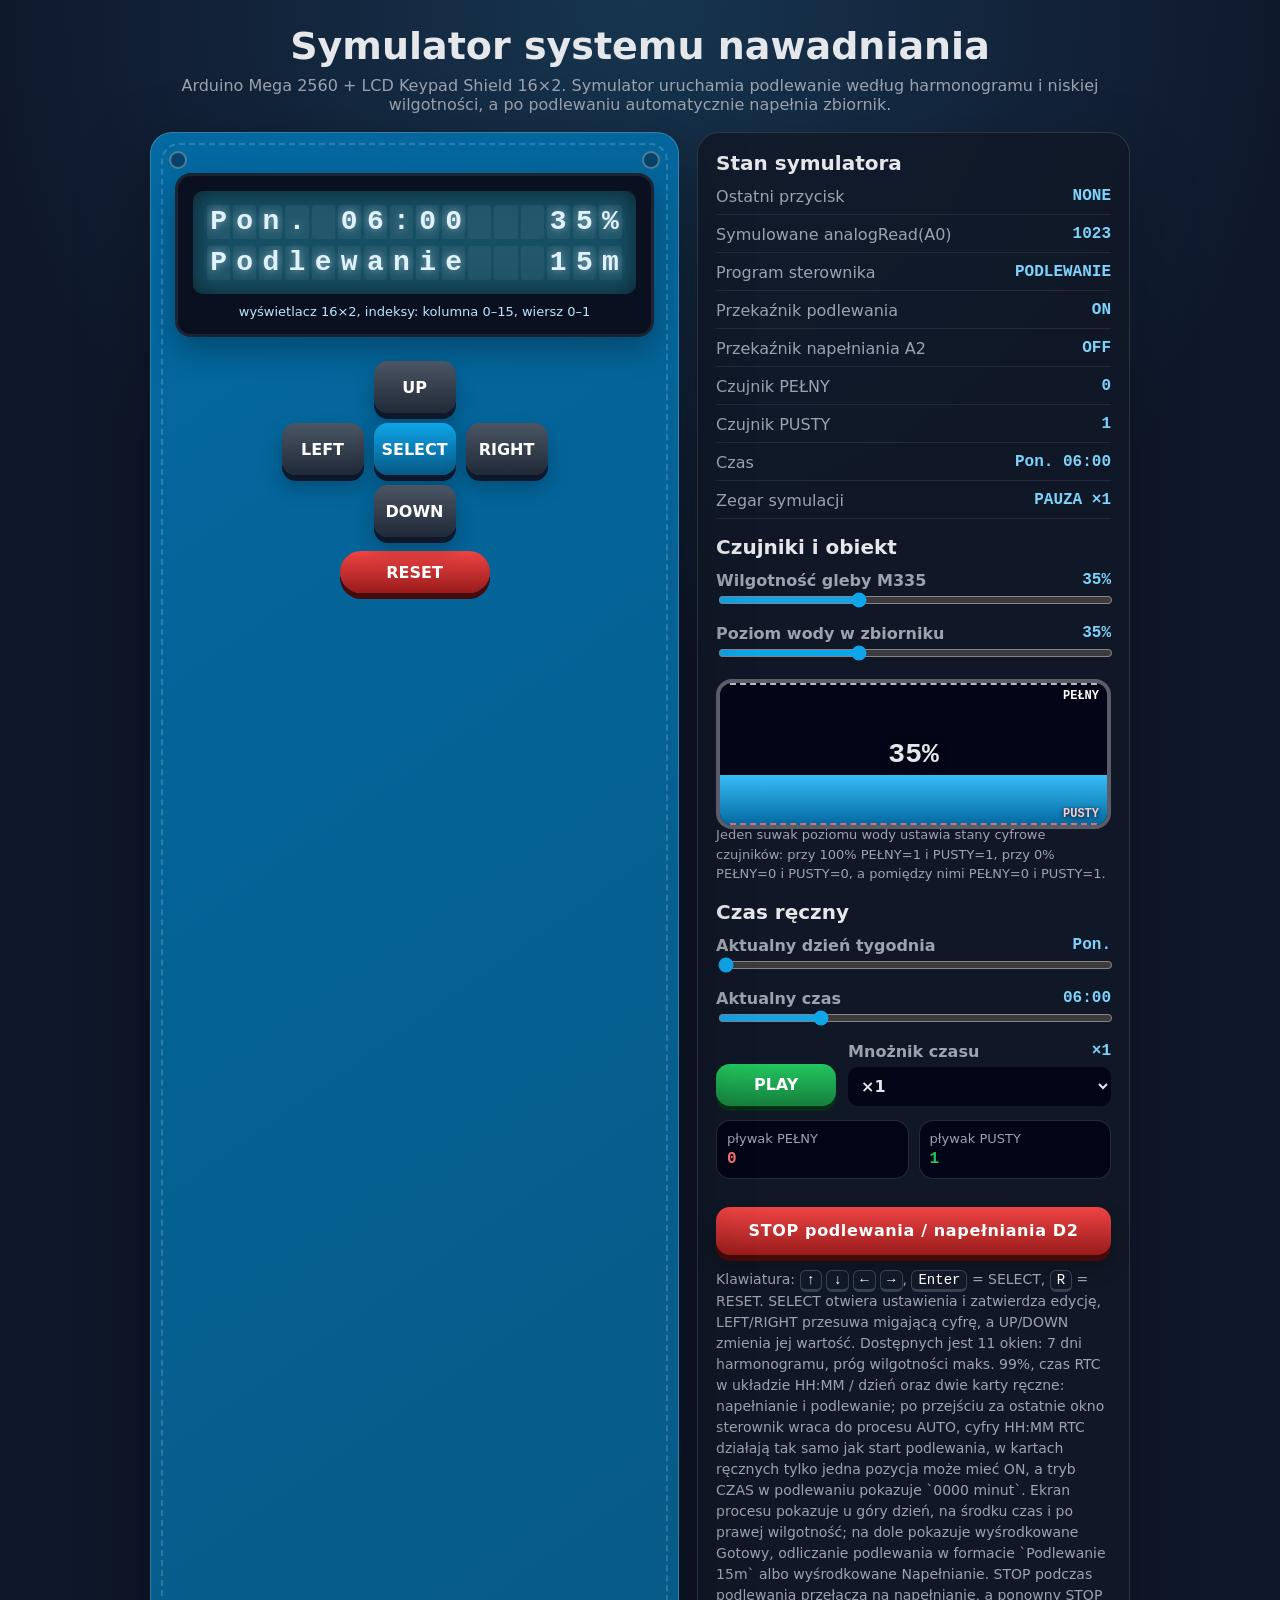
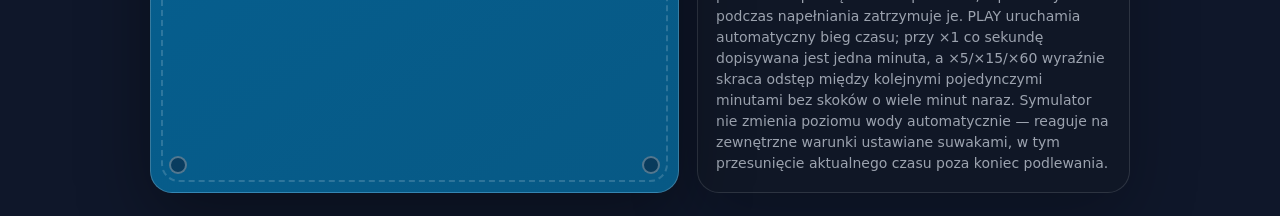
==== commit d4cae37c: "Zmien reczny start na dwie karty" ====
--- a/roboczy/index.html
+++ b/roboczy/index.html
@@ -76,7 +76,7 @@
 
           <div class="pomoc">
             Klawiatura: <kbd>↑</kbd> <kbd>↓</kbd> <kbd>←</kbd> <kbd>→</kbd>, <kbd>Enter</kbd> = SELECT, <kbd>R</kbd> = RESET.
-            SELECT otwiera ustawienia i zatwierdza edycję, LEFT/RIGHT przesuwa migającą cyfrę, a UP/DOWN zmienia jej wartość. Dostępnych jest 10 okien: 7 dni harmonogramu, próg wilgotności maks. 99%, czas RTC w układzie HH:MM / dzień oraz ręczny start napełniania/podlewania; po przejściu za ostatnie okno sterownik wraca do procesu AUTO, cyfry HH:MM RTC działają tak samo jak start podlewania, a w ręcznym starcie tylko jedna pozycja może mieć ON. Ekran procesu pokazuje u góry dzień, na środku czas i po prawej wilgotność; na dole pokazuje wyśrodkowane Gotowy, odliczanie podlewania w formacie `Podlewanie    15m` albo wyśrodkowane Napełnianie. STOP podczas podlewania przełącza na napełnianie, a ponowny STOP podczas napełniania zatrzymuje je. PLAY uruchamia automatyczny bieg czasu; przy ×1 co sekundę dopisywana jest jedna minuta, a ×5/×15/×60 wyraźnie skraca odstęp między kolejnymi pojedynczymi minutami bez skoków o wiele minut naraz. Symulator nie zmienia poziomu wody automatycznie — reaguje na zewnętrzne warunki ustawiane suwakami, w tym przesunięcie aktualnego czasu poza koniec podlewania.
+            SELECT otwiera ustawienia i zatwierdza edycję, LEFT/RIGHT przesuwa migającą cyfrę, a UP/DOWN zmienia jej wartość. Dostępnych jest 11 okien: 7 dni harmonogramu, próg wilgotności maks. 99%, czas RTC w układzie HH:MM / dzień oraz dwie karty ręczne: napełnianie i podlewanie; po przejściu za ostatnie okno sterownik wraca do procesu AUTO, cyfry HH:MM RTC działają tak samo jak start podlewania, w kartach ręcznych tylko jedna pozycja może mieć ON, a tryb CZAS w podlewaniu pokazuje `0000 minut`. Ekran procesu pokazuje u góry dzień, na środku czas i po prawej wilgotność; na dole pokazuje wyśrodkowane Gotowy, odliczanie podlewania w formacie `Podlewanie    15m` albo wyśrodkowane Napełnianie. STOP podczas podlewania przełącza na napełnianie, a ponowny STOP podczas napełniania zatrzymuje je. PLAY uruchamia automatyczny bieg czasu; przy ×1 co sekundę dopisywana jest jedna minuta, a ×5/×15/×60 wyraźnie skraca odstęp między kolejnymi pojedynczymi minutami bez skoków o wiele minut naraz. Symulator nie zmienia poziomu wody automatycznie — reaguje na zewnętrzne warunki ustawiane suwakami, w tym przesunięcie aktualnego czasu poza koniec podlewania.
           </div>
         </aside>
       </section>
